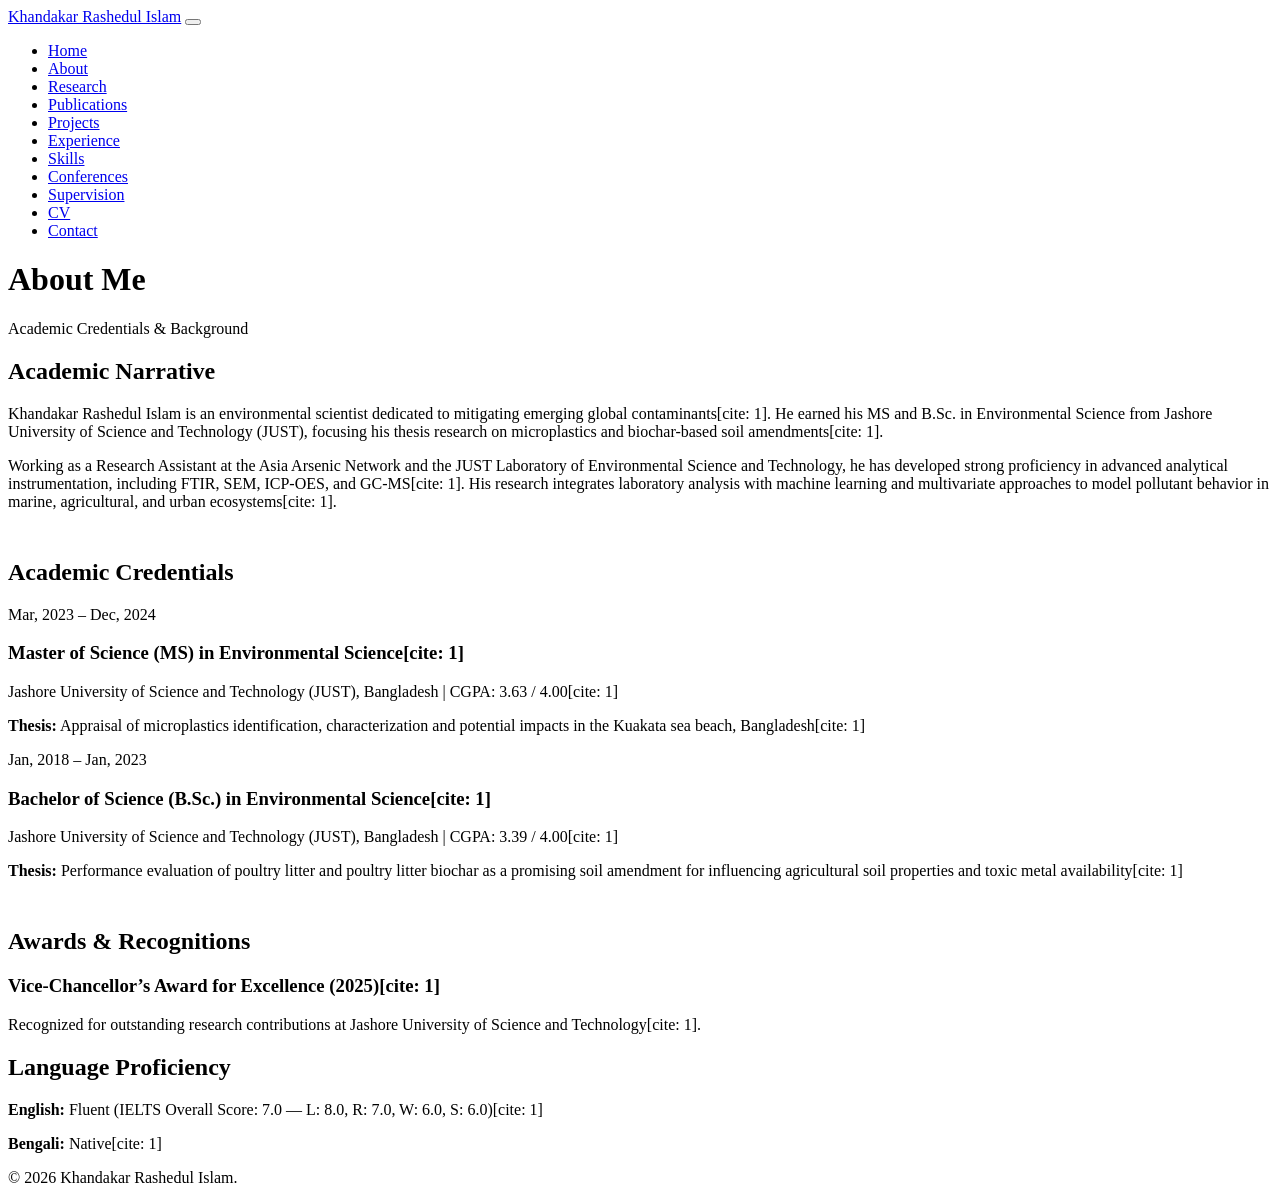
==== about.html @ 82957dfc "Create about.html" ====
<!DOCTYPE html>
<html lang="en">
<head>
  <meta charset="UTF-8">
  <meta name="viewport" content="width=device-width, initial-scale=1.0">
  <title>About | Khandakar Rashedul Islam</title>
  <meta name="description" content="Academic biography and educational background of Khandakar Rashedul Islam.">
  <link rel="stylesheet" href="css/style.css">
  <script src="js/script.js" defer></script>
</head>
<body>
  <header>
    <div class="container nav-wrapper">
      <a href="index.html" class="site-brand">Khandakar Rashedul Islam</a>
      <button class="hamburger" aria-label="Toggle Navigation Menu" aria-expanded="false">
        <span class="hamburger-box"><span class="hamburger-inner"></span></span>
      </button>
      <ul class="nav-menu">
        <li><a href="index.html" class="nav-link">Home</a></li>
        <li><a href="about.html" class="nav-link">About</a></li>
        <li><a href="research.html" class="nav-link">Research</a></li>
        <li><a href="publications.html" class="nav-link">Publications</a></li>
        <li><a href="projects.html" class="nav-link">Projects</a></li>
        <li><a href="experience.html" class="nav-link">Experience</a></li>
        <li><a href="skills.html" class="nav-link">Skills</a></li>
        <li><a href="conferences.html" class="nav-link">Conferences</a></li>
        <li><a href="supervision.html" class="nav-link">Supervision</a></li>
        <li><a href="cv.html" class="nav-link">CV</a></li>
        <li><a href="contact.html" class="nav-link">Contact</a></li>
      </ul>
    </div>
  </header>

  <main class="container">
    <h1 class="page-title">About Me</h1>
    <p class="page-subtitle">Academic Credentials & Background</p>

    <section style="margin-bottom: 3rem;">
      <h2 class="section-title">Academic Narrative</h2>
      <p>
        Khandakar Rashedul Islam is an environmental scientist dedicated to mitigating emerging global contaminants[cite: 1]. He earned his MS and B.Sc. in Environmental Science from Jashore University of Science and Technology (JUST), focusing his thesis research on microplastics and biochar-based soil amendments[cite: 1].
      </p>
      <p>
        Working as a Research Assistant at the Asia Arsenic Network and the JUST Laboratory of Environmental Science and Technology, he has developed strong proficiency in advanced analytical instrumentation, including FTIR, SEM, ICP-OES, and GC-MS[cite: 1]. His research integrates laboratory analysis with machine learning and multivariate approaches to model pollutant behavior in marine, agricultural, and urban ecosystems[cite: 1].
      </p>
    </section>

    <section style="margin-bottom: 3rem;">
      <h2 class="section-title">Academic Credentials</h2>
      
      <div class="timeline">
        <div class="timeline-item">
          <div class="timeline-date">Mar, 2023 – Dec, 2024</div>
          <h3>Master of Science (MS) in Environmental Science[cite: 1]</h3>
          <p class="card-meta">Jashore University of Science and Technology (JUST), Bangladesh | CGPA: 3.63 / 4.00[cite: 1]</p>
          <p><strong>Thesis:</strong> Appraisal of microplastics identification, characterization and potential impacts in the Kuakata sea beach, Bangladesh[cite: 1]</p>
        </div>

        <div class="timeline-item">
          <div class="timeline-date">Jan, 2018 – Jan, 2023</div>
          <h3>Bachelor of Science (B.Sc.) in Environmental Science[cite: 1]</h3>
          <p class="card-meta">Jashore University of Science and Technology (JUST), Bangladesh | CGPA: 3.39 / 4.00[cite: 1]</p>
          <p><strong>Thesis:</strong> Performance evaluation of poultry litter and poultry litter biochar as a promising soil amendment for influencing agricultural soil properties and toxic metal availability[cite: 1]</p>
        </div>
      </div>
    </section>

    <section class="grid grid-2">
      <div>
        <h2 class="section-title">Awards & Recognitions</h2>
        <div class="card">
          <h3 class="card-title">Vice-Chancellor’s Award for Excellence (2025)[cite: 1]</h3>
          <p>Recognized for outstanding research contributions at Jashore University of Science and Technology[cite: 1].</p>
        </div>
      </div>
      <div>
        <h2 class="section-title">Language Proficiency</h2>
        <div class="card">
          <p><strong>English:</strong> Fluent (IELTS Overall Score: 7.0 — L: 8.0, R: 7.0, W: 6.0, S: 6.0)[cite: 1]</p>
          <p><strong>Bengali:</strong> Native[cite: 1]</p>
        </div>
      </div>
    </section>
  </main>

  <footer>
    <div class="container footer-wrapper">
      <p>&copy; 2026 Khandakar Rashedul Islam.</p>
    </div>
  </footer>
</body>
</html>
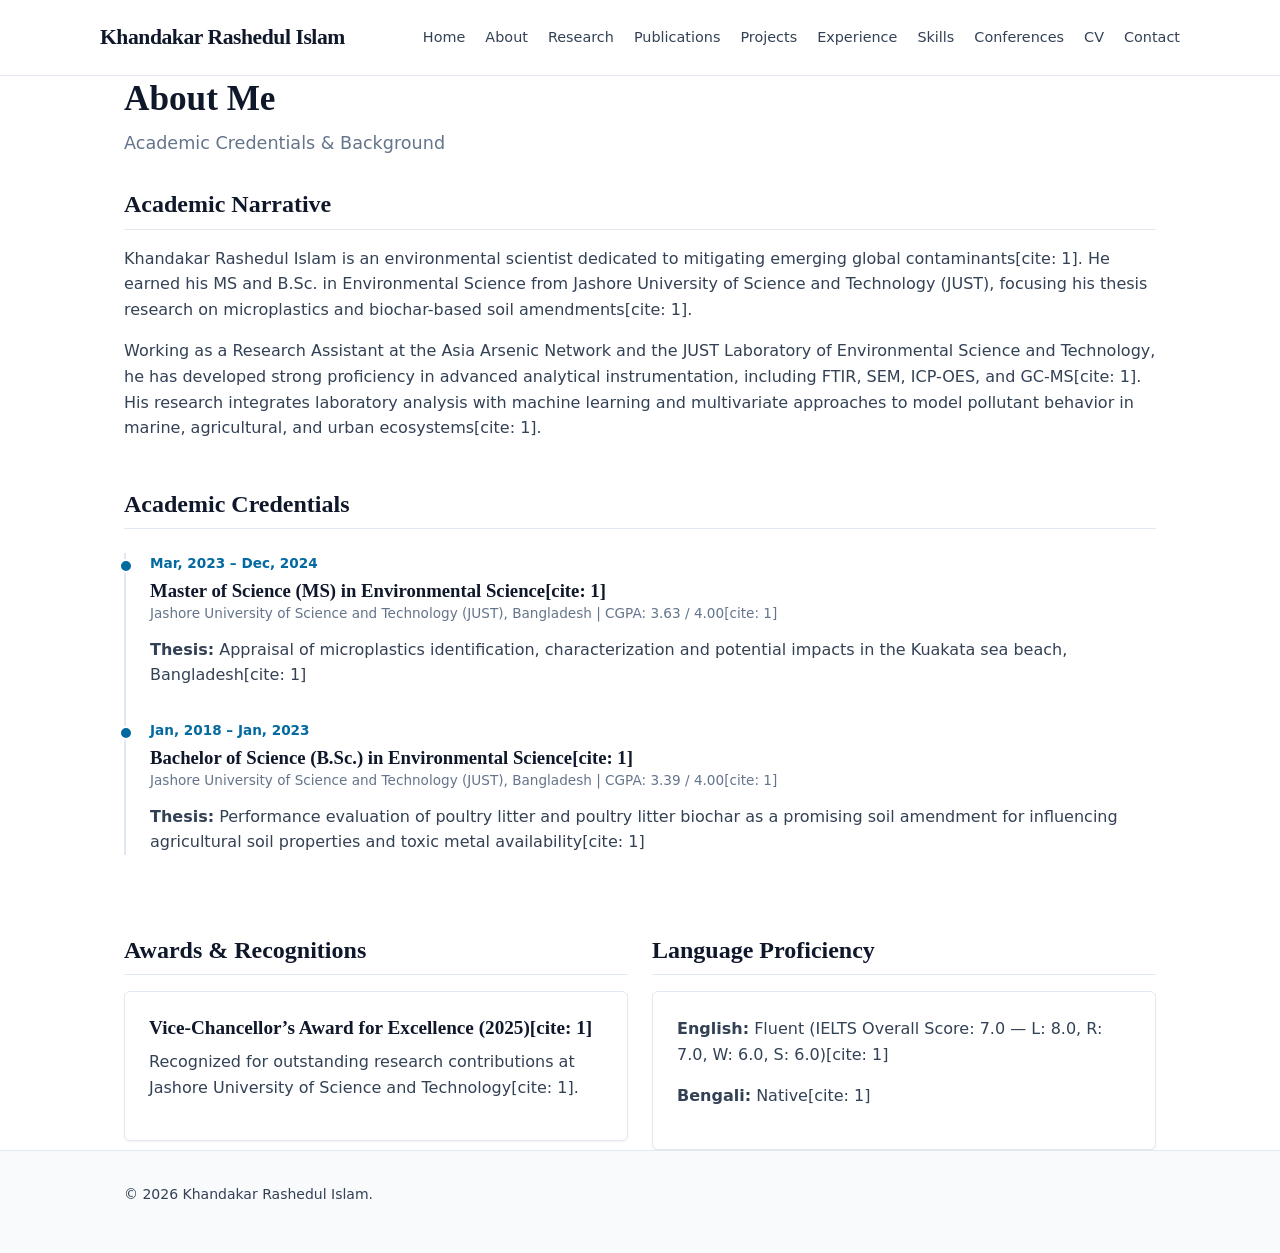
==== commit 1e10e6df: "Update about.html" ====
--- a/about.html
+++ b/about.html
@@ -24,7 +24,6 @@
         <li><a href="experience.html" class="nav-link">Experience</a></li>
         <li><a href="skills.html" class="nav-link">Skills</a></li>
         <li><a href="conferences.html" class="nav-link">Conferences</a></li>
-        <li><a href="supervision.html" class="nav-link">Supervision</a></li>
         <li><a href="cv.html" class="nav-link">CV</a></li>
         <li><a href="contact.html" class="nav-link">Contact</a></li>
       </ul>
--- a/css/style.css
+++ b/css/style.css
@@ -0,0 +1,414 @@
+/* Custom CSS System - Academic Minimalist */
+:root {
+  --bg-primary: #ffffff;
+  --bg-secondary: #f8fafc;
+  --bg-tertiary: #f1f5f9;
+  --text-primary: #0f172a;
+  --text-secondary: #334155;
+  --text-muted: #64748b;
+  --accent-color: #0369a1;
+  --accent-hover: #0284c7;
+  --accent-light: #e0f2fe;
+  --border-color: #e2e8f0;
+  --card-bg: #ffffff;
+  --shadow-sm: 0 1px 2px 0 rgb(0 0 0 / 0.05);
+  --shadow-md: 0 4px 6px -1px rgb(0 0 0 / 0.1);
+  --font-serif: "Georgia", "Cambria", "Times New Roman", serif;
+  --font-sans: system-ui, -apple-system, BlinkMacSystemFont, "Segoe UI", Roboto, "Helvetica Neue", Arial, sans-serif;
+  --font-mono: ui-monospace, SFMono-Regular, Menlo, Monaco, Consolas, monospace;
+  --max-width: 1080px;
+  --radius: 6px;
+}
+
+@media (prefers-color-scheme: dark) {
+  :root {
+    --bg-primary: #0f172a;
+    --bg-secondary: #1e293b;
+    --bg-tertiary: #334155;
+    --text-primary: #f8fafc;
+    --text-secondary: #cbd5e1;
+    --text-muted: #94a3b8;
+    --accent-color: #38bdf8;
+    --accent-hover: #7dd3fc;
+    --accent-light: #075985;
+    --border-color: #334155;
+    --card-bg: #1e293b;
+    --shadow-sm: 0 1px 2px 0 rgb(0 0 0 / 0.3);
+    --shadow-md: 0 4px 6px -1px rgb(0 0 0 / 0.4);
+  }
+}
+
+* {
+  box-sizing: border-box;
+  margin: 0;
+  padding: 0;
+}
+
+html {
+  scroll-behavior: smooth;
+  font-size: 16px;
+}
+
+body {
+  background-color: var(--bg-primary);
+  color: var(--text-primary);
+  font-family: var(--font-sans);
+  line-height: 1.6;
+  min-height: 100vh;
+  display: flex;
+  flex-direction: column;
+}
+
+.container {
+  width: 100%;
+  max-width: var(--max-width);
+  margin: 0 auto;
+  padding: 0 1.5rem;
+}
+
+/* Header & Responsive Navigation */
+header {
+  background: var(--bg-primary);
+  border-bottom: 1px solid var(--border-color);
+  position: sticky;
+  top: 0;
+  z-index: 100;
+}
+
+.nav-wrapper {
+  display: flex;
+  justify-content: space-between;
+  align-items: center;
+  padding: 1.25rem 0;
+}
+
+.site-brand {
+  font-family: var(--font-serif);
+  font-size: 1.35rem;
+  font-weight: 700;
+  color: var(--text-primary);
+  text-decoration: none;
+  letter-spacing: -0.02em;
+}
+
+.nav-menu {
+  display: flex;
+  list-style: none;
+  gap: 1.25rem;
+  align-items: center;
+}
+
+.nav-link {
+  color: var(--text-secondary);
+  text-decoration: none;
+  font-size: 0.9rem;
+  font-weight: 500;
+  padding: 0.25rem 0;
+  transition: color 0.2s ease, border-color 0.2s ease;
+  border-bottom: 2px solid transparent;
+}
+
+.nav-link:hover,
+.nav-link.active {
+  color: var(--accent-color);
+  border-bottom-color: var(--accent-color);
+}
+
+.hamburger {
+  display: none;
+  background: none;
+  border: none;
+  cursor: pointer;
+  padding: 0.5rem;
+  color: var(--text-primary);
+}
+
+.hamburger-box {
+  width: 24px;
+  height: 18px;
+  display: inline-block;
+  position: relative;
+}
+
+.hamburger-inner,
+.hamburger-inner::before,
+.hamburger-inner::after {
+  width: 24px;
+  height: 2px;
+  background-color: var(--text-primary);
+  position: absolute;
+  transition: transform 0.2s ease;
+}
+
+.hamburger-inner { top: 8px; }
+.hamburger-inner::before { content: ""; top: -8px; }
+.hamburger-inner::after { content: ""; top: 8px; }
+
+/* Main Content Layout */
+main {
+  flex: 1;
+  padding: 2.5rem 0;
+}
+
+/* Typography & Headings */
+h1, h2, h3, h4 {
+  font-family: var(--font-serif);
+  color: var(--text-primary);
+  line-height: 1.3;
+}
+
+h1.page-title {
+  font-size: 2.2rem;
+  margin-bottom: 0.5rem;
+}
+
+.page-subtitle {
+  color: var(--text-muted);
+  font-size: 1.1rem;
+  margin-bottom: 2rem;
+  font-family: var(--font-sans);
+}
+
+.section-title {
+  font-size: 1.5rem;
+  margin: 2rem 0 1rem 0;
+  padding-bottom: 0.5rem;
+  border-bottom: 1px solid var(--border-color);
+}
+
+p {
+  margin-bottom: 1rem;
+  color: var(--text-secondary);
+}
+
+/* Buttons and Links */
+.btn {
+  display: inline-flex;
+  align-items: center;
+  gap: 0.5rem;
+  padding: 0.6rem 1.25rem;
+  border-radius: var(--radius);
+  font-size: 0.9rem;
+  font-weight: 600;
+  text-decoration: none;
+  cursor: pointer;
+  transition: all 0.2s ease;
+  border: 1px solid transparent;
+}
+
+.btn-primary {
+  background-color: var(--accent-color);
+  color: #ffffff !important;
+}
+
+.btn-primary:hover {
+  background-color: var(--accent-hover);
+}
+
+.btn-secondary {
+  background-color: var(--bg-secondary);
+  color: var(--text-primary);
+  border-color: var(--border-color);
+}
+
+.btn-secondary:hover {
+  background-color: var(--bg-tertiary);
+}
+
+/* Badges & Tags */
+.badge {
+  display: inline-block;
+  padding: 0.2rem 0.6rem;
+  border-radius: 4px;
+  font-size: 0.8rem;
+  font-weight: 500;
+  background-color: var(--bg-secondary);
+  color: var(--text-secondary);
+  border: 1px solid var(--border-color);
+  text-decoration: none;
+}
+
+.badge-accent {
+  background-color: var(--accent-light);
+  color: var(--accent-color);
+  border-color: transparent;
+}
+
+/* Cards & Grid Systems */
+.grid {
+  display: grid;
+  gap: 1.5rem;
+}
+
+.grid-2 { grid-template-columns: repeat(2, 1fr); }
+.grid-3 { grid-template-columns: repeat(3, 1fr); }
+
+.card {
+  background-color: var(--card-bg);
+  border: 1px solid var(--border-color);
+  border-radius: var(--radius);
+  padding: 1.5rem;
+  box-shadow: var(--shadow-sm);
+  transition: border-color 0.2s ease;
+}
+
+.card:hover {
+  border-color: var(--accent-color);
+}
+
+.card-title {
+  font-size: 1.2rem;
+  margin-bottom: 0.5rem;
+}
+
+.card-meta {
+  font-size: 0.85rem;
+  color: var(--text-muted);
+  margin-bottom: 0.75rem;
+}
+
+/* Timeline Component (Experience & Education) */
+.timeline {
+  position: relative;
+  padding-left: 1.5rem;
+  margin: 1.5rem 0;
+  border-left: 2px solid var(--border-color);
+}
+
+.timeline-item {
+  position: relative;
+  margin-bottom: 2rem;
+}
+
+.timeline-item::before {
+  content: "";
+  position: absolute;
+  left: -1.95rem;
+  top: 0.35rem;
+  width: 10px;
+  height: 10px;
+  border-radius: 50%;
+  background-color: var(--accent-color);
+  border: 2px solid var(--bg-primary);
+}
+
+.timeline-date {
+  font-size: 0.85rem;
+  color: var(--accent-color);
+  font-weight: 600;
+  margin-bottom: 0.25rem;
+}
+
+/* Search and Filter Bar (Publications) */
+.filter-container {
+  display: flex;
+  flex-wrap: wrap;
+  gap: 1rem;
+  margin-bottom: 2rem;
+  background-color: var(--bg-secondary);
+  padding: 1rem;
+  border-radius: var(--radius);
+  border: 1px solid var(--border-color);
+}
+
+.search-input, .select-input {
+  padding: 0.6rem 0.9rem;
+  border-radius: var(--radius);
+  border: 1px solid var(--border-color);
+  background-color: var(--bg-primary);
+  color: var(--text-primary);
+  font-size: 0.9rem;
+}
+
+.search-input {
+  flex: 1;
+  min-width: 220px;
+}
+
+/* Publication Card Items */
+.pub-card {
+  padding: 1.25rem;
+  border-bottom: 1px solid var(--border-color);
+}
+
+.pub-card:last-child {
+  border-bottom: none;
+}
+
+.pub-title {
+  font-size: 1.1rem;
+  font-weight: 600;
+  color: var(--text-primary);
+  text-decoration: none;
+  display: block;
+  margin-bottom: 0.35rem;
+}
+
+.pub-authors {
+  font-size: 0.9rem;
+  color: var(--text-secondary);
+  margin-bottom: 0.25rem;
+}
+
+.pub-author-me {
+  font-weight: 700;
+  color: var(--text-primary);
+  text-decoration: underline;
+}
+
+.pub-journal {
+  font-style: italic;
+  font-size: 0.875rem;
+  color: var(--text-muted);
+}
+
+/* Footer */
+footer {
+  background-color: var(--bg-secondary);
+  border-top: 1px solid var(--border-color);
+  padding: 2rem 0;
+  margin-top: auto;
+  font-size: 0.875rem;
+  color: var(--text-muted);
+}
+
+.footer-wrapper {
+  display: flex;
+  justify-content: space-between;
+  align-items: center;
+  flex-wrap: wrap;
+  gap: 1rem;
+}
+
+/* Responsive Media Queries */
+@media (max-width: 768px) {
+  .hamburger {
+    display: block;
+  }
+
+  .nav-menu {
+    position: absolute;
+    top: 100%;
+    left: 0;
+    right: 0;
+    background-color: var(--bg-primary);
+    border-bottom: 1px solid var(--border-color);
+    flex-direction: column;
+    padding: 1.5rem;
+    gap: 1rem;
+    display: none;
+    box-shadow: var(--shadow-md);
+  }
+
+  .nav-menu.is-active {
+    display: flex;
+  }
+
+  .grid-2, .grid-3 {
+    grid-template-columns: 1fr;
+  }
+
+  h1.page-title {
+    font-size: 1.8rem;
+  }
+}
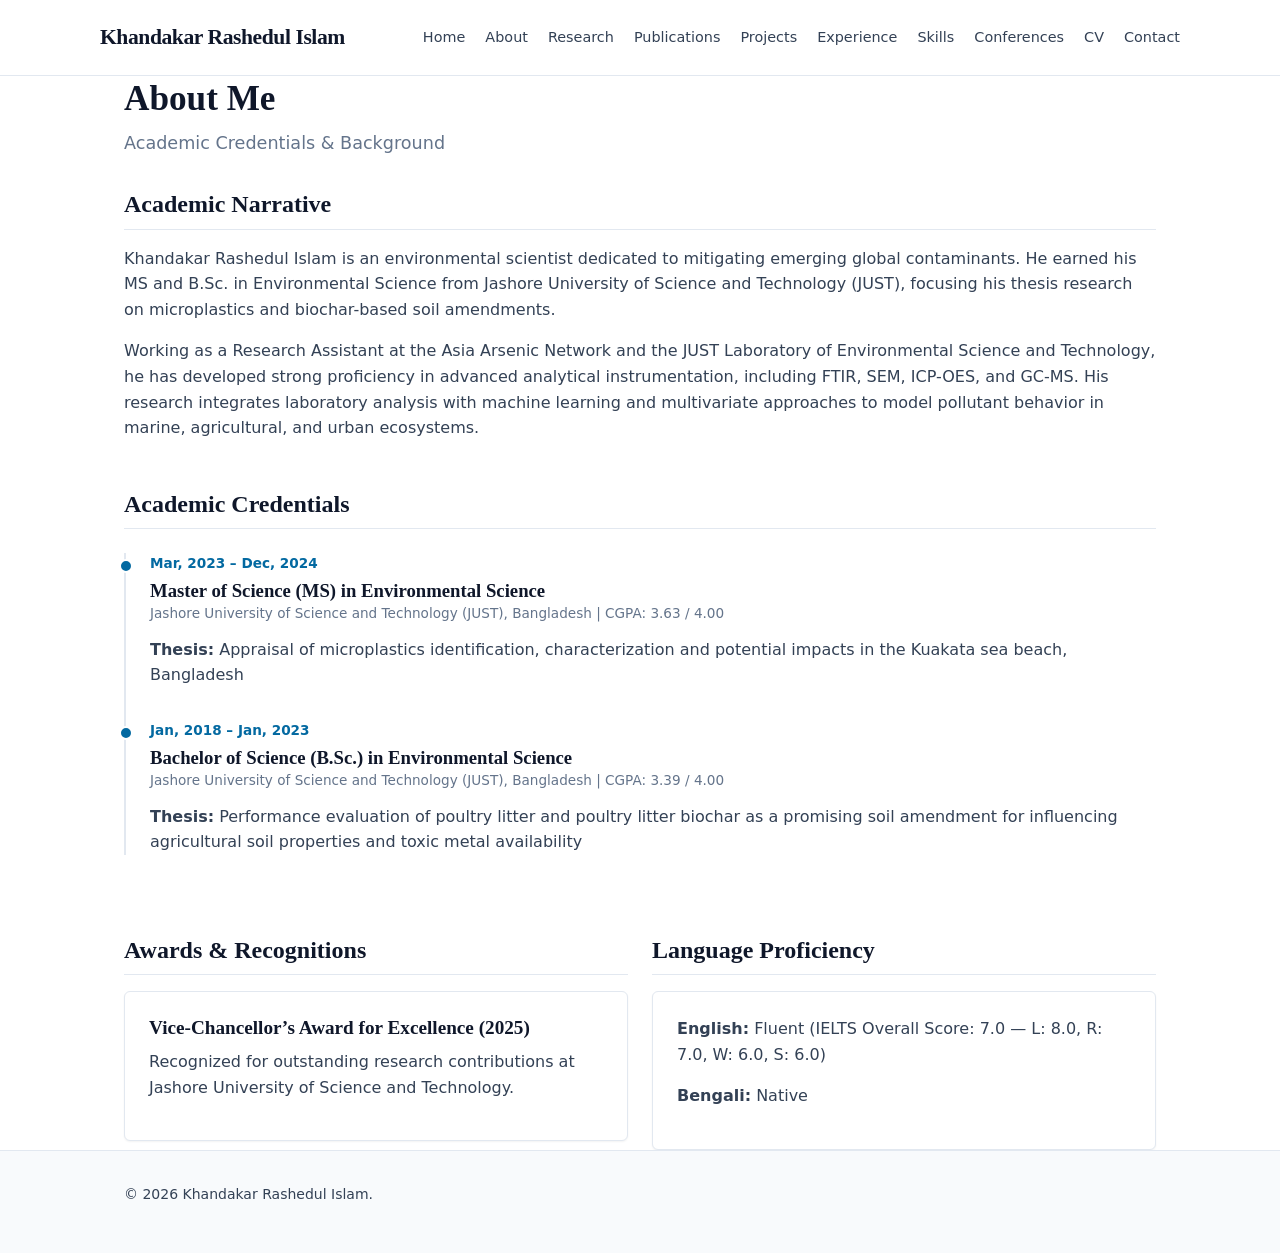
==== commit 89a2559b: "Update about.html" ====
--- a/about.html
+++ b/about.html
@@ -37,10 +37,10 @@
     <section style="margin-bottom: 3rem;">
       <h2 class="section-title">Academic Narrative</h2>
       <p>
-        Khandakar Rashedul Islam is an environmental scientist dedicated to mitigating emerging global contaminants[cite: 1]. He earned his MS and B.Sc. in Environmental Science from Jashore University of Science and Technology (JUST), focusing his thesis research on microplastics and biochar-based soil amendments[cite: 1].
+        Khandakar Rashedul Islam is an environmental scientist dedicated to mitigating emerging global contaminants. He earned his MS and B.Sc. in Environmental Science from Jashore University of Science and Technology (JUST), focusing his thesis research on microplastics and biochar-based soil amendments.
       </p>
       <p>
-        Working as a Research Assistant at the Asia Arsenic Network and the JUST Laboratory of Environmental Science and Technology, he has developed strong proficiency in advanced analytical instrumentation, including FTIR, SEM, ICP-OES, and GC-MS[cite: 1]. His research integrates laboratory analysis with machine learning and multivariate approaches to model pollutant behavior in marine, agricultural, and urban ecosystems[cite: 1].
+        Working as a Research Assistant at the Asia Arsenic Network and the JUST Laboratory of Environmental Science and Technology, he has developed strong proficiency in advanced analytical instrumentation, including FTIR, SEM, ICP-OES, and GC-MS. His research integrates laboratory analysis with machine learning and multivariate approaches to model pollutant behavior in marine, agricultural, and urban ecosystems.
       </p>
     </section>
 
@@ -50,16 +50,16 @@
       <div class="timeline">
         <div class="timeline-item">
           <div class="timeline-date">Mar, 2023 – Dec, 2024</div>
-          <h3>Master of Science (MS) in Environmental Science[cite: 1]</h3>
-          <p class="card-meta">Jashore University of Science and Technology (JUST), Bangladesh | CGPA: 3.63 / 4.00[cite: 1]</p>
-          <p><strong>Thesis:</strong> Appraisal of microplastics identification, characterization and potential impacts in the Kuakata sea beach, Bangladesh[cite: 1]</p>
+          <h3>Master of Science (MS) in Environmental Science</h3>
+          <p class="card-meta">Jashore University of Science and Technology (JUST), Bangladesh | CGPA: 3.63 / 4.00</p>
+          <p><strong>Thesis:</strong> Appraisal of microplastics identification, characterization and potential impacts in the Kuakata sea beach, Bangladesh</p>
         </div>
 
         <div class="timeline-item">
           <div class="timeline-date">Jan, 2018 – Jan, 2023</div>
-          <h3>Bachelor of Science (B.Sc.) in Environmental Science[cite: 1]</h3>
-          <p class="card-meta">Jashore University of Science and Technology (JUST), Bangladesh | CGPA: 3.39 / 4.00[cite: 1]</p>
-          <p><strong>Thesis:</strong> Performance evaluation of poultry litter and poultry litter biochar as a promising soil amendment for influencing agricultural soil properties and toxic metal availability[cite: 1]</p>
+          <h3>Bachelor of Science (B.Sc.) in Environmental Science</h3>
+          <p class="card-meta">Jashore University of Science and Technology (JUST), Bangladesh | CGPA: 3.39 / 4.00</p>
+          <p><strong>Thesis:</strong> Performance evaluation of poultry litter and poultry litter biochar as a promising soil amendment for influencing agricultural soil properties and toxic metal availability</p>
         </div>
       </div>
     </section>
@@ -68,15 +68,15 @@
       <div>
         <h2 class="section-title">Awards & Recognitions</h2>
         <div class="card">
-          <h3 class="card-title">Vice-Chancellor’s Award for Excellence (2025)[cite: 1]</h3>
-          <p>Recognized for outstanding research contributions at Jashore University of Science and Technology[cite: 1].</p>
+          <h3 class="card-title">Vice-Chancellor’s Award for Excellence (2025)</h3>
+          <p>Recognized for outstanding research contributions at Jashore University of Science and Technology.</p>
         </div>
       </div>
       <div>
         <h2 class="section-title">Language Proficiency</h2>
         <div class="card">
-          <p><strong>English:</strong> Fluent (IELTS Overall Score: 7.0 — L: 8.0, R: 7.0, W: 6.0, S: 6.0)[cite: 1]</p>
-          <p><strong>Bengali:</strong> Native[cite: 1]</p>
+          <p><strong>English:</strong> Fluent (IELTS Overall Score: 7.0 — L: 8.0, R: 7.0, W: 6.0, S: 6.0)</p>
+          <p><strong>Bengali:</strong> Native</p>
         </div>
       </div>
     </section>
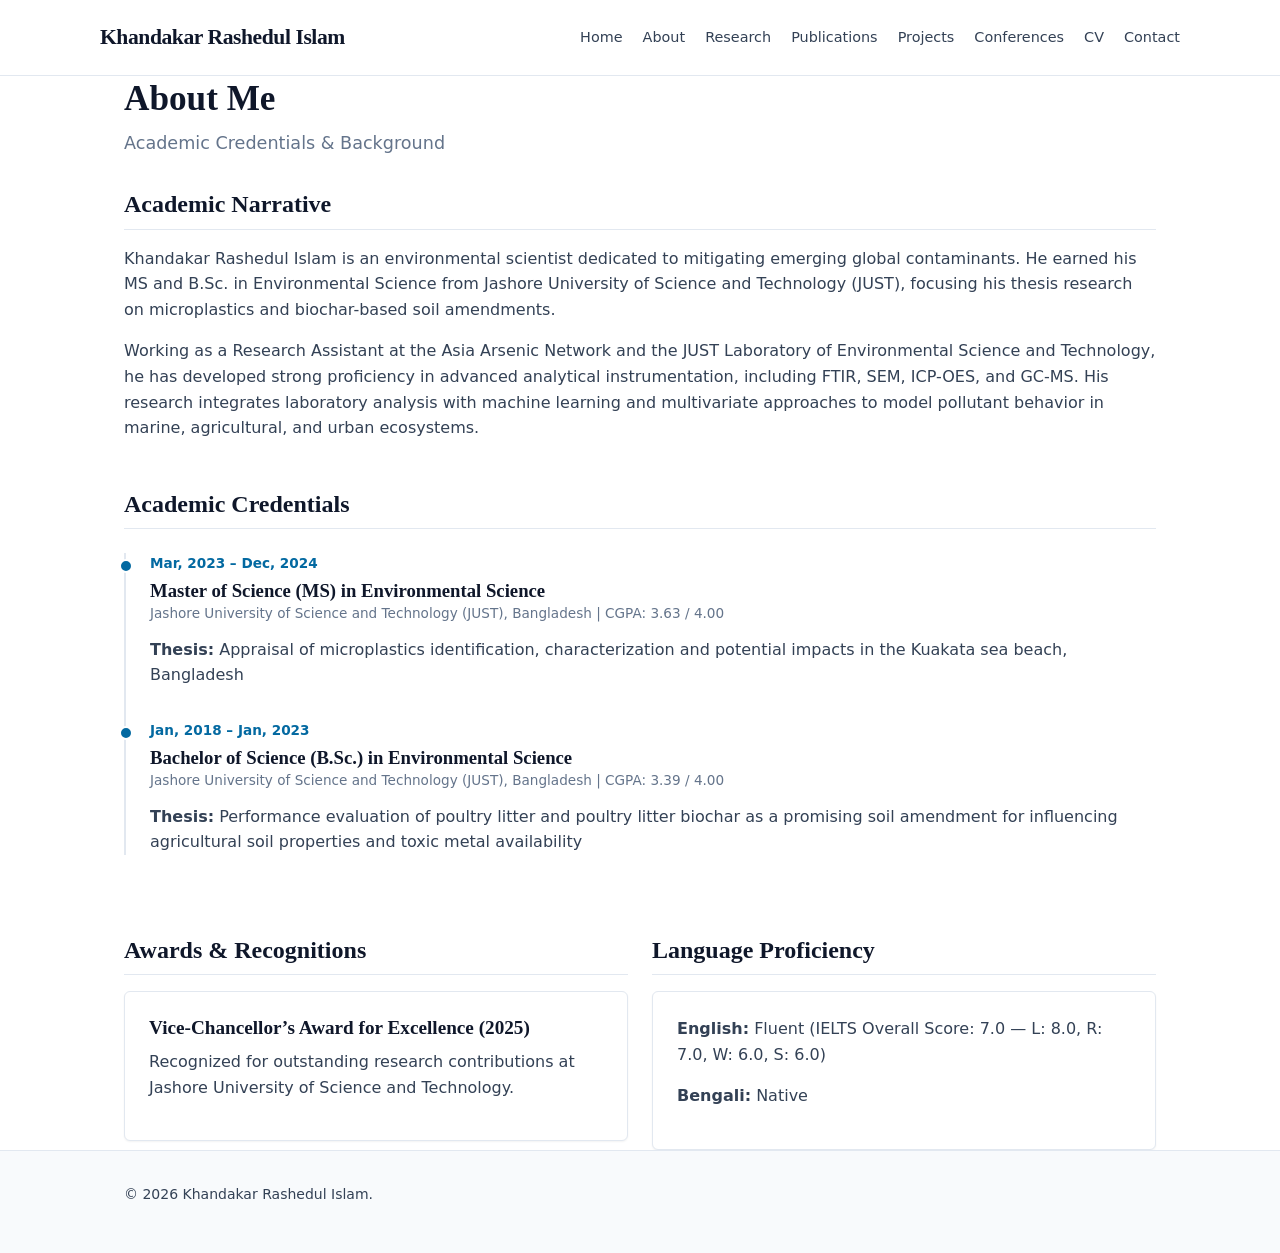
==== commit 130ac72b: "Update about.html" ====
--- a/about.html
+++ b/about.html
@@ -21,8 +21,6 @@
         <li><a href="research.html" class="nav-link">Research</a></li>
         <li><a href="publications.html" class="nav-link">Publications</a></li>
         <li><a href="projects.html" class="nav-link">Projects</a></li>
-        <li><a href="experience.html" class="nav-link">Experience</a></li>
-        <li><a href="skills.html" class="nav-link">Skills</a></li>
         <li><a href="conferences.html" class="nav-link">Conferences</a></li>
         <li><a href="cv.html" class="nav-link">CV</a></li>
         <li><a href="contact.html" class="nav-link">Contact</a></li>
